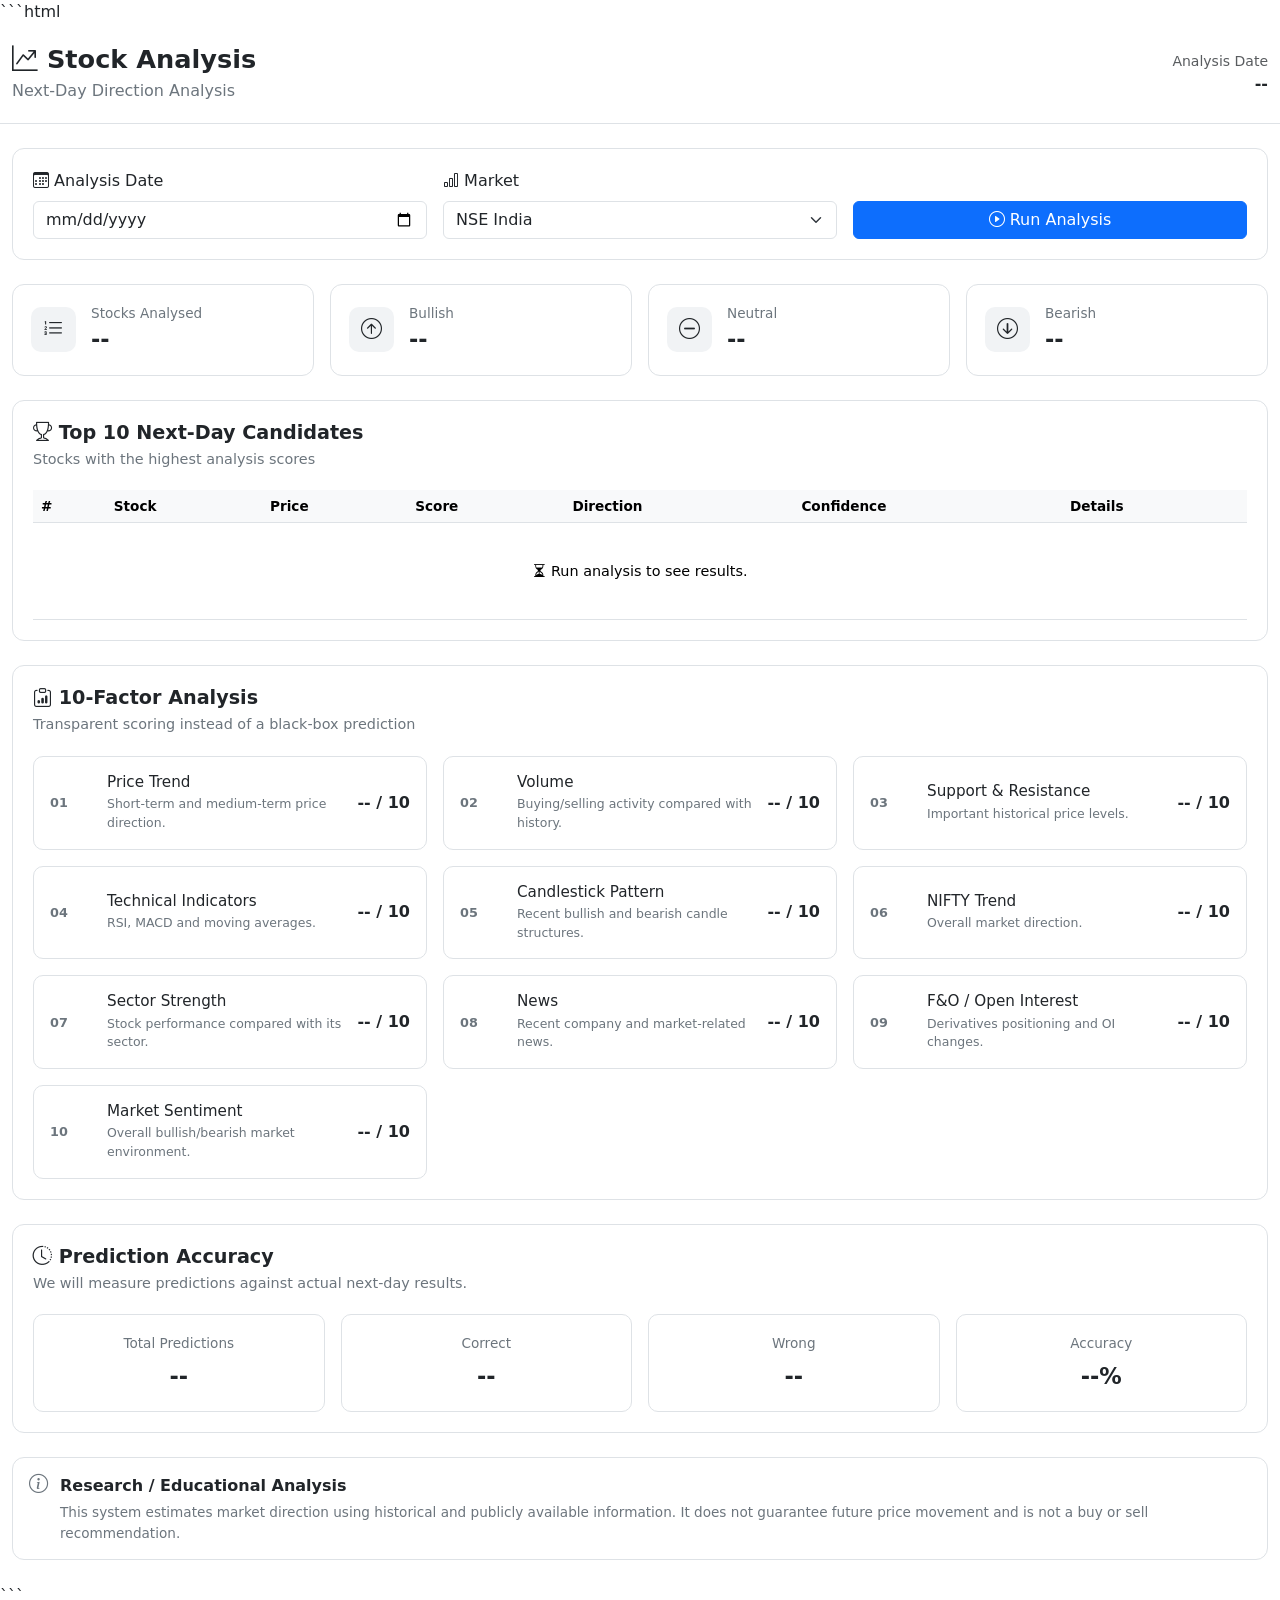
==== stock-analysis.html @ 4e3bcf64 "Add files via upload" ====
```html
<!DOCTYPE html>
<html lang="en">
<head>
    <meta charset="UTF-8">
    <meta name="viewport" content="width=device-width, initial-scale=1.0">

    <title>Stock Analysis</title>

    <!-- Bootstrap 5.3.3 -->
    <link
        href="https://cdn.jsdelivr.net/npm/bootstrap@5.3.3/dist/css/bootstrap.min.css"
        rel="stylesheet"
    >

    <!-- Bootstrap Icons -->
    <link
        rel="stylesheet"
        href="https://cdn.jsdelivr.net/npm/bootstrap-icons@1.11.3/font/bootstrap-icons.min.css"
    >

    <!-- Our CSS -->
    <link rel="stylesheet" href="assets/css/stock-analysis.css">
</head>

<body>

<!-- =========================
     HEADER
========================= -->
<header class="analysis-header">
    <div class="container-fluid">
        <div class="d-flex align-items-center justify-content-between">

            <div>
                <h1 class="mb-1">
                    <i class="bi bi-graph-up-arrow"></i>
                    Stock Analysis
                </h1>

                <p class="mb-0">
                    Next-Day Direction Analysis
                </p>
            </div>

            <div class="text-end">
                <div class="small text-muted">Analysis Date</div>
                <strong id="analysisDate">--</strong>
            </div>

        </div>
    </div>
</header>


<!-- =========================
     MAIN CONTENT
========================= -->
<main class="container-fluid py-4">

    <!-- =========================
         CONTROL PANEL
    ========================== -->
    <section class="analysis-controls mb-4">

        <div class="row g-3 align-items-end">

            <div class="col-12 col-md-4">
                <label for="analysisDateInput" class="form-label">
                    <i class="bi bi-calendar3"></i>
                    Analysis Date
                </label>

                <input
                    type="date"
                    id="analysisDateInput"
                    class="form-control"
                >
            </div>


            <div class="col-12 col-md-4">
                <label for="marketSelect" class="form-label">
                    <i class="bi bi-bar-chart"></i>
                    Market
                </label>

                <select id="marketSelect" class="form-select">
                    <option value="NSE" selected>NSE India</option>
                </select>
            </div>


            <div class="col-12 col-md-4">
                <button
                    id="runAnalysisBtn"
                    class="btn btn-primary w-100"
                    type="button"
                >
                    <i class="bi bi-play-circle"></i>
                    Run Analysis
                </button>
            </div>

        </div>

    </section>


    <!-- =========================
         SUMMARY CARDS
    ========================== -->
    <section class="mb-4">

        <div class="row g-3">

            <div class="col-6 col-lg-3">
                <div class="summary-card">
                    <div class="summary-icon">
                        <i class="bi bi-list-ol"></i>
                    </div>

                    <div>
                        <div class="summary-label">
                            Stocks Analysed
                        </div>

                        <div
                            class="summary-value"
                            id="stocksAnalysed"
                        >
                            --
                        </div>
                    </div>
                </div>
            </div>


            <div class="col-6 col-lg-3">
                <div class="summary-card">
                    <div class="summary-icon">
                        <i class="bi bi-arrow-up-circle"></i>
                    </div>

                    <div>
                        <div class="summary-label">
                            Bullish
                        </div>

                        <div
                            class="summary-value"
                            id="bullishCount"
                        >
                            --
                        </div>
                    </div>
                </div>
            </div>


            <div class="col-6 col-lg-3">
                <div class="summary-card">
                    <div class="summary-icon">
                        <i class="bi bi-dash-circle"></i>
                    </div>

                    <div>
                        <div class="summary-label">
                            Neutral
                        </div>

                        <div
                            class="summary-value"
                            id="neutralCount"
                        >
                            --
                        </div>
                    </div>
                </div>
            </div>


            <div class="col-6 col-lg-3">
                <div class="summary-card">
                    <div class="summary-icon">
                        <i class="bi bi-arrow-down-circle"></i>
                    </div>

                    <div>
                        <div class="summary-label">
                            Bearish
                        </div>

                        <div
                            class="summary-value"
                            id="bearishCount"
                        >
                            --
                        </div>
                    </div>
                </div>
            </div>

        </div>

    </section>


    <!-- =========================
         TOP 10 PREDICTIONS
    ========================== -->
    <section class="analysis-section mb-4">

        <div class="section-header">
            <div>
                <h2>
                    <i class="bi bi-trophy"></i>
                    Top 10 Next-Day Candidates
                </h2>

                <p>
                    Stocks with the highest analysis scores
                </p>
            </div>
        </div>


        <div class="table-responsive">

            <table class="table analysis-table">

                <thead>
                    <tr>
                        <th>#</th>
                        <th>Stock</th>
                        <th>Price</th>
                        <th>Score</th>
                        <th>Direction</th>
                        <th>Confidence</th>
                        <th>Details</th>
                    </tr>
                </thead>

                <tbody id="topStocksBody">

                    <tr>
                        <td colspan="7" class="empty-state">
                            <i class="bi bi-hourglass-split"></i>
                            Run analysis to see results.
                        </td>
                    </tr>

                </tbody>

            </table>

        </div>

    </section>


    <!-- =========================
         10-FACTOR ANALYSIS
    ========================== -->
    <section class="analysis-section mb-4">

        <div class="section-header">
            <div>
                <h2>
                    <i class="bi bi-clipboard-data"></i>
                    10-Factor Analysis
                </h2>

                <p>
                    Transparent scoring instead of a black-box prediction
                </p>
            </div>
        </div>


        <div class="row g-3">

            <!-- Factor 1 -->
            <div class="col-12 col-md-6 col-lg-4">
                <div class="factor-card">
                    <div class="factor-number">01</div>

                    <div>
                        <h5>Price Trend</h5>
                        <p>
                            Short-term and medium-term price direction.
                        </p>
                    </div>

                    <strong id="factorTrend">-- / 10</strong>
                </div>
            </div>


            <!-- Factor 2 -->
            <div class="col-12 col-md-6 col-lg-4">
                <div class="factor-card">
                    <div class="factor-number">02</div>

                    <div>
                        <h5>Volume</h5>
                        <p>
                            Buying/selling activity compared with history.
                        </p>
                    </div>

                    <strong id="factorVolume">-- / 10</strong>
                </div>
            </div>


            <!-- Factor 3 -->
            <div class="col-12 col-md-6 col-lg-4">
                <div class="factor-card">
                    <div class="factor-number">03</div>

                    <div>
                        <h5>Support & Resistance</h5>
                        <p>
                            Important historical price levels.
                        </p>
                    </div>

                    <strong id="factorSupport">-- / 10</strong>
                </div>
            </div>


            <!-- Factor 4 -->
            <div class="col-12 col-md-6 col-lg-4">
                <div class="factor-card">
                    <div class="factor-number">04</div>

                    <div>
                        <h5>Technical Indicators</h5>
                        <p>
                            RSI, MACD and moving averages.
                        </p>
                    </div>

                    <strong id="factorTechnical">-- / 10</strong>
                </div>
            </div>


            <!-- Factor 5 -->
            <div class="col-12 col-md-6 col-lg-4">
                <div class="factor-card">
                    <div class="factor-number">05</div>

                    <div>
                        <h5>Candlestick Pattern</h5>
                        <p>
                            Recent bullish and bearish candle structures.
                        </p>
                    </div>

                    <strong id="factorCandle">-- / 10</strong>
                </div>
            </div>


            <!-- Factor 6 -->
            <div class="col-12 col-md-6 col-lg-4">
                <div class="factor-card">
                    <div class="factor-number">06</div>

                    <div>
                        <h5>NIFTY Trend</h5>
                        <p>
                            Overall market direction.
                        </p>
                    </div>

                    <strong id="factorNifty">-- / 10</strong>
                </div>
            </div>


            <!-- Factor 7 -->
            <div class="col-12 col-md-6 col-lg-4">
                <div class="factor-card">
                    <div class="factor-number">07</div>

                    <div>
                        <h5>Sector Strength</h5>
                        <p>
                            Stock performance compared with its sector.
                        </p>
                    </div>

                    <strong id="factorSector">-- / 10</strong>
                </div>
            </div>


            <!-- Factor 8 -->
            <div class="col-12 col-md-6 col-lg-4">
                <div class="factor-card">
                    <div class="factor-number">08</div>

                    <div>
                        <h5>News</h5>
                        <p>
                            Recent company and market-related news.
                        </p>
                    </div>

                    <strong id="factorNews">-- / 10</strong>
                </div>
            </div>


            <!-- Factor 9 -->
            <div class="col-12 col-md-6 col-lg-4">
                <div class="factor-card">
                    <div class="factor-number">09</div>

                    <div>
                        <h5>F&O / Open Interest</h5>
                        <p>
                            Derivatives positioning and OI changes.
                        </p>
                    </div>

                    <strong id="factorFno">-- / 10</strong>
                </div>
            </div>


            <!-- Factor 10 -->
            <div class="col-12 col-md-6 col-lg-4">
                <div class="factor-card">
                    <div class="factor-number">10</div>

                    <div>
                        <h5>Market Sentiment</h5>
                        <p>
                            Overall bullish/bearish market environment.
                        </p>
                    </div>

                    <strong id="factorSentiment">-- / 10</strong>
                </div>
            </div>

        </div>

    </section>


    <!-- =========================
         BACKTESTING
    ========================== -->
    <section class="analysis-section mb-4">

        <div class="section-header">
            <div>
                <h2>
                    <i class="bi bi-clock-history"></i>
                    Prediction Accuracy
                </h2>

                <p>
                    We will measure predictions against actual next-day results.
                </p>
            </div>
        </div>


        <div class="row g-3">

            <div class="col-6 col-lg-3">
                <div class="backtest-card">
                    <span>Total Predictions</span>
                    <strong id="totalPredictions">--</strong>
                </div>
            </div>

            <div class="col-6 col-lg-3">
                <div class="backtest-card">
                    <span>Correct</span>
                    <strong id="correctPredictions">--</strong>
                </div>
            </div>

            <div class="col-6 col-lg-3">
                <div class="backtest-card">
                    <span>Wrong</span>
                    <strong id="wrongPredictions">--</strong>
                </div>
            </div>

            <div class="col-6 col-lg-3">
                <div class="backtest-card">
                    <span>Accuracy</span>
                    <strong id="predictionAccuracy">--%</strong>
                </div>
            </div>

        </div>

    </section>


    <!-- =========================
         DISCLAIMER
    ========================== -->
    <section class="analysis-disclaimer">

        <i class="bi bi-info-circle"></i>

        <div>
            <strong>Research / Educational Analysis</strong>

            <p class="mb-0">
                This system estimates market direction using historical
                and publicly available information. It does not guarantee
                future price movement and is not a buy or sell recommendation.
            </p>
        </div>

    </section>

</main>


<!-- Bootstrap JS -->
<script
    src="https://cdn.jsdelivr.net/npm/bootstrap@5.3.3/dist/js/bootstrap.bundle.min.js">
</script>

<!-- Our JavaScript -->
<script type="module" src="assets/js/stock-analysis.js"></script>

</body>
</html>
```
---- assets/css/stock-analysis.css ----
```css
/* =========================
   GENERAL
========================= */

body {
    background: #f5f7fa;
    color: #212529;
    font-family: Arial, sans-serif;
}


/* =========================
   HEADER
========================= */

.analysis-header {
    background: #ffffff;
    border-bottom: 1px solid #dee2e6;
    padding: 20px 0;
}

.analysis-header h1 {
    font-size: 1.6rem;
    font-weight: 700;
}

.analysis-header p {
    color: #6c757d;
}


/* =========================
   CONTROL PANEL
========================= */

.analysis-controls {
    background: #ffffff;
    border: 1px solid #dee2e6;
    border-radius: 12px;
    padding: 20px;
}


/* =========================
   SUMMARY CARDS
========================= */

.summary-card {
    background: #ffffff;
    border: 1px solid #dee2e6;
    border-radius: 12px;
    padding: 18px;
    display: flex;
    align-items: center;
    gap: 15px;
    height: 100%;
}

.summary-icon {
    width: 45px;
    height: 45px;
    border-radius: 10px;
    background: #f1f3f5;
    display: flex;
    align-items: center;
    justify-content: center;
    font-size: 1.3rem;
}

.summary-label {
    font-size: 0.85rem;
    color: #6c757d;
}

.summary-value {
    font-size: 1.4rem;
    font-weight: 700;
}


/* =========================
   SECTIONS
========================= */

.analysis-section {
    background: #ffffff;
    border: 1px solid #dee2e6;
    border-radius: 12px;
    padding: 20px;
}

.section-header {
    margin-bottom: 20px;
}

.section-header h2 {
    font-size: 1.2rem;
    font-weight: 700;
    margin-bottom: 5px;
}

.section-header p {
    color: #6c757d;
    margin: 0;
    font-size: 0.9rem;
}


/* =========================
   ANALYSIS TABLE
========================= */

.analysis-table {
    margin-bottom: 0;
    vertical-align: middle;
}

.analysis-table th {
    background: #f8f9fa;
    white-space: nowrap;
    font-size: 0.85rem;
}

.analysis-table td {
    font-size: 0.9rem;
}

.empty-state {
    text-align: center;
    color: #6c757d;
    padding: 40px !important;
}


/* =========================
   FACTOR CARDS
========================= */

.factor-card {
    border: 1px solid #dee2e6;
    border-radius: 10px;
    padding: 16px;
    display: grid;
    grid-template-columns: 45px 1fr auto;
    gap: 12px;
    align-items: center;
    height: 100%;
}

.factor-number {
    font-size: 0.8rem;
    font-weight: 700;
    color: #6c757d;
}

.factor-card h5 {
    font-size: 0.95rem;
    margin-bottom: 4px;
}

.factor-card p {
    margin: 0;
    font-size: 0.78rem;
    color: #6c757d;
}

.factor-card strong {
    white-space: nowrap;
}


/* =========================
   BACKTEST CARDS
========================= */

.backtest-card {
    border: 1px solid #dee2e6;
    border-radius: 10px;
    padding: 18px;
    text-align: center;
}

.backtest-card span {
    display: block;
    color: #6c757d;
    font-size: 0.85rem;
    margin-bottom: 6px;
}

.backtest-card strong {
    font-size: 1.4rem;
}


/* =========================
   DISCLAIMER
========================= */

.analysis-disclaimer {
    background: #fff;
    border: 1px solid #dee2e6;
    border-radius: 12px;
    padding: 16px;
    display: flex;
    gap: 12px;
    align-items: flex-start;
    color: #6c757d;
}

.analysis-disclaimer i {
    font-size: 1.2rem;
}

.analysis-disclaimer strong {
    color: #212529;
}

.analysis-disclaimer p {
    font-size: 0.85rem;
    margin-top: 4px;
}


/* =========================
   MOBILE
========================= */

@media (max-width: 576px) {

    .analysis-header h1 {
        font-size: 1.25rem;
    }

    .analysis-section {
        padding: 15px;
    }

    .factor-card {
        grid-template-columns: 35px 1fr;
    }

    .factor-card strong {
        grid-column: 2;
    }

}
```
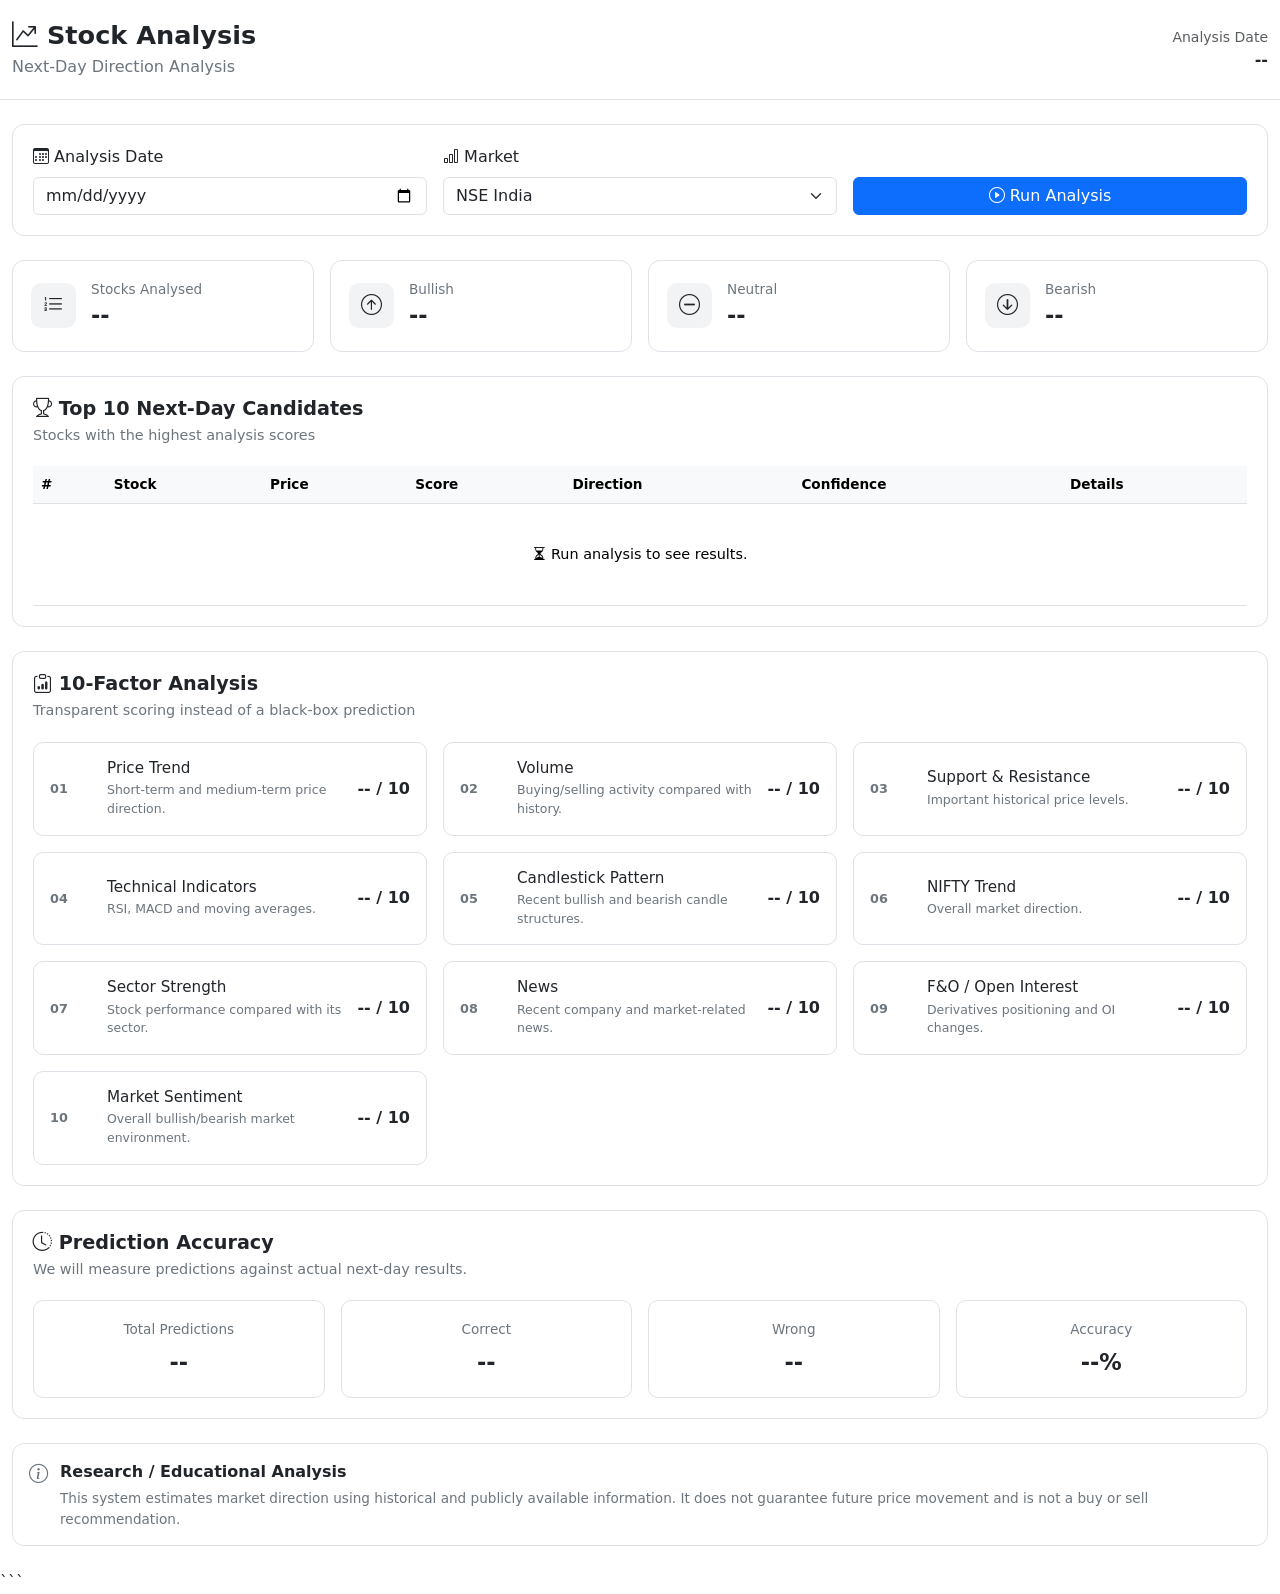
==== commit 5f1af9ea: "Update stock-analysis.html" ====
--- a/stock-analysis.html
+++ b/stock-analysis.html
@@ -1,4 +1,3 @@
-```html
 <!DOCTYPE html>
 <html lang="en">
 <head>
